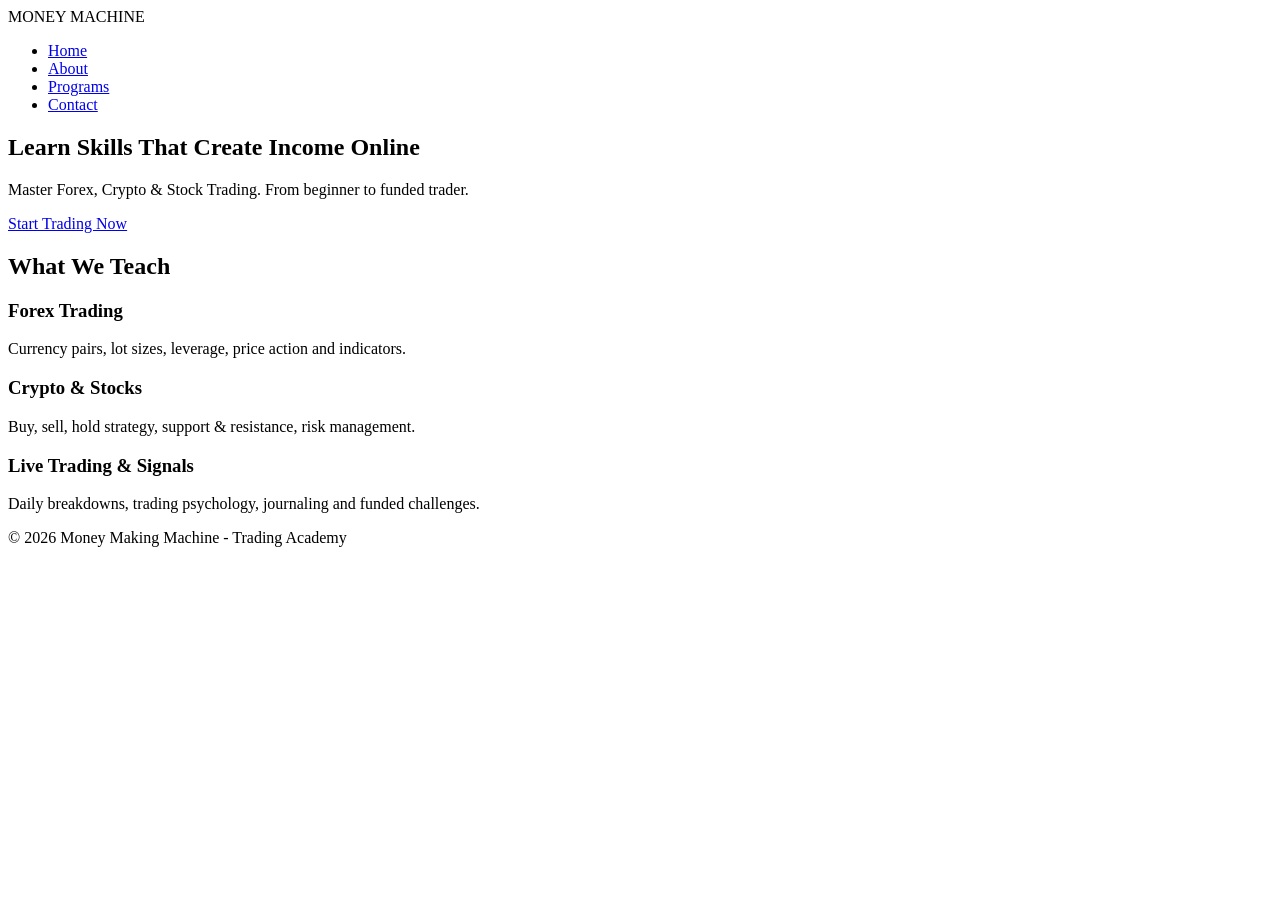
==== index.html @ 9d5f5136 "CSS/style.css /* WEDE5020 Part 2 - Money Making Machine - External Stylesheet */ * { margin: 0; pad" ====
<!DOCTYPE html>
<html lang="en"><head><meta charset="UTF-8"><meta name="viewport" content="width=device-width, initial-scale=1.0"><title>Money Making Machine - Trading</title><link rel="stylesheet" href="css/style.css"></head><body>
<header><div class="logo">MONEY MACHINE</div><nav><ul><li><a class="active" href="index.html">Home</a></li><li><a href="about.html">About</a></li><li><a href="programs.html">Programs</a></li><li><a href="contact.html">Contact</a></li></ul></nav></header>
<section class="hero"><div class="container"><h1>Learn Skills That Create Income Online</h1><p>Master Forex, Crypto & Stock Trading. From beginner to funded trader.</p><a href="programs.html" class="btn">Start Trading Now</a></div></section>
<main class="container"><h2>What We Teach</h2><div class="grid-3">
<div class="card"><h3>Forex Trading</h3><p>Currency pairs, lot sizes, leverage, price action and indicators.</p></div>
<div class="card"><h3>Crypto & Stocks</h3><p>Buy, sell, hold strategy, support & resistance, risk management.</p></div>
<div class="card"><h3>Live Trading & Signals</h3><p>Daily breakdowns, trading psychology, journaling and funded challenges.</p></div>
</div></main><footer><p>&copy; 2026 Money Making Machine - Trading Academy</p></footer></body></html>
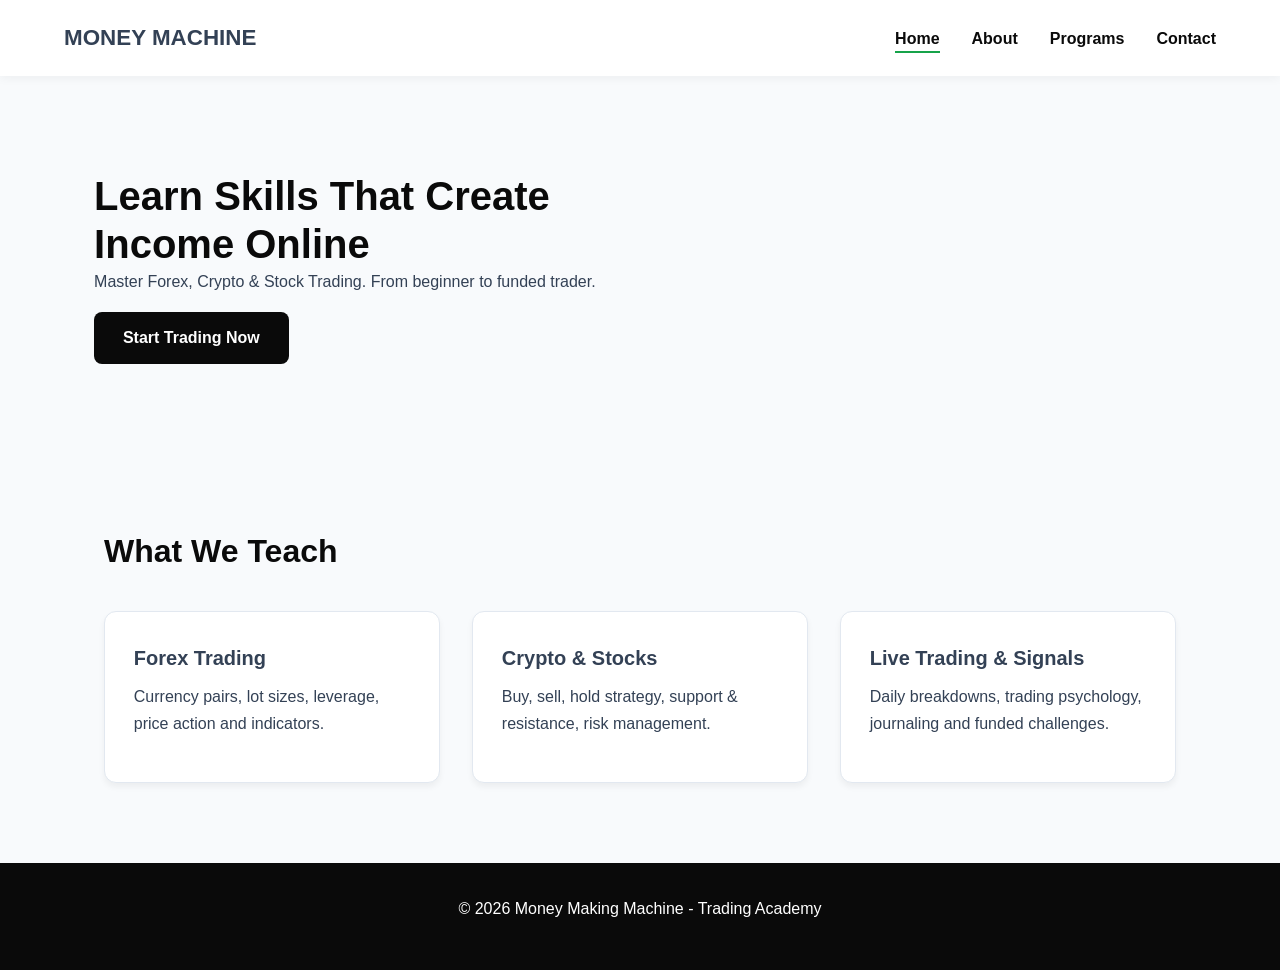
==== commit f5037c34: "Fix HTML structure and update stylesheet link" ====
--- a/index.html
+++ b/index.html
@@ -1,9 +1,9 @@
 <!DOCTYPE html>
-<html lang="en"><head><meta charset="UTF-8"><meta name="viewport" content="width=device-width, initial-scale=1.0"><title>Money Making Machine - Trading</title><link rel="stylesheet" href="css/style.css"></head><body>
+<html lang="en"><head><meta charset="UTF-8"><meta name="viewport" content="width=device-width, initial-scale=1.0"><title>Money Making Machine - Trading</title><link rel="stylesheet" href="style.css"></head><body>
 <header><div class="logo">MONEY MACHINE</div><nav><ul><li><a class="active" href="index.html">Home</a></li><li><a href="about.html">About</a></li><li><a href="programs.html">Programs</a></li><li><a href="contact.html">Contact</a></li></ul></nav></header>
 <section class="hero"><div class="container"><h1>Learn Skills That Create Income Online</h1><p>Master Forex, Crypto & Stock Trading. From beginner to funded trader.</p><a href="programs.html" class="btn">Start Trading Now</a></div></section>
 <main class="container"><h2>What We Teach</h2><div class="grid-3">
 <div class="card"><h3>Forex Trading</h3><p>Currency pairs, lot sizes, leverage, price action and indicators.</p></div>
 <div class="card"><h3>Crypto & Stocks</h3><p>Buy, sell, hold strategy, support & resistance, risk management.</p></div>
 <div class="card"><h3>Live Trading & Signals</h3><p>Daily breakdowns, trading psychology, journaling and funded challenges.</p></div>
-</div></main><footer><p>&copy; 2026 Money Making Machine - Trading Academy</p></footer></body></html>+</div></main><footer><p>&copy; 2026 Money Making Machine - Trading Academy</p></footer></body></html>
--- a/style.css
+++ b/style.css
@@ -0,0 +1,30 @@
+/* WEDE5020 Part 2 - Money Making Machine - External Stylesheet */
+* { margin: 0; padding: 0; box-sizing: border-box; }
+html { font-size: 16px; scroll-behavior: smooth; }
+:root {
+  --primary: #0a0a0a; --secondary: #16a34a;
+  --accent: #eab308; --light: #f8fafc;
+  --text: #334155; --white: #fff;
+}
+body { font-family: Segoe UI, sans-serif; font-size: 1rem; line-height: 1.7; color: var(--text); background: var(--light); }
+h1 { font-size: 2.5rem; font-weight: 800; line-height: 1.2; color: var(--primary); }
+h2 { font-size: 2rem; font-weight: 700; margin: 2rem 0 1rem; color: var(--primary); }
+h3 { font-size: 1.25rem; font-weight: 600; margin-bottom: 0.5rem; }
+p { margin-bottom: 1rem; } a { text-decoration: none; color: var(--primary); } a:hover { color: var(--secondary); }
+header { display: flex; justify-content: space-between; align-items: center; padding: 1.2rem 5%; background: var(--white); box-shadow: 0 2px 10px rgba(0,0,0,0.05); position: sticky; top: 0; }
+.logo { font-size: 1.4rem; font-weight: 900; } nav ul { display: flex; list-style: none; gap: 2rem; }
+nav a { font-weight: 600; border-bottom: 2px solid transparent; padding-bottom: 4px; }
+nav a.active, nav a:hover { border-bottom-color: var(--secondary); }
+.hero { display: grid; grid-template-columns: 1.2fr 1fr; gap: 3rem; align-items: center; padding: 4rem 5%; max-width: 1300px; margin: 0 auto; }
+.container { max-width: 1200px; margin: 0 auto; padding: 2rem 5%; }
+.grid-3 { display: grid; grid-template-columns: repeat(3, 1fr); gap: 2rem; margin-top: 2rem; }
+.card { background: var(--white); border: 1px solid #e2e8f0; border-radius: 12px; padding: 1.8rem; box-shadow: 0 4px 6px rgba(0,0,0,0.05); transition: 0.3s; }
+.card:hover { transform: translateY(-6px); box-shadow: 0 12px 20px rgba(0,0,0,0.1); }
+.btn { display: inline-block; background: var(--primary); color: var(--white); padding: 0.8em 1.8em; border-radius: 8px; font-weight: 700; border: none; cursor: pointer; }
+.btn:hover { background: var(--secondary); color: white; } .btn:focus { outline: 3px solid var(--accent); } .btn:active { transform: scale(0.97); }
+input, textarea { width: 100%; padding: 0.9em; border: 1px solid #cbd5e1; border-radius: 8px; margin-bottom: 1rem; }
+input:focus, textarea:focus { border-color: var(--secondary); outline: none; box-shadow: 0 0 0 3px rgba(22,163,74,0.2); }
+img { max-width: 100%; height: auto; border-radius: 8px; }
+footer { background: var(--primary); color: white; text-align: center; padding: 2rem; margin-top: 3rem; }
+@media screen and (max-width: 768px) { .hero { grid-template-columns: 1fr; } .grid-3 { grid-template-columns: repeat(2, 1fr); } header { flex-direction: column; gap: 1rem; } h1 { font-size: 2rem; } }
+@media screen and (max-width: 480px) { .grid-3 { grid-template-columns: 1fr; } nav ul { flex-wrap: wrap; gap: 1rem; justify-content: center; } h1 { font-size: 1.8rem; } }
